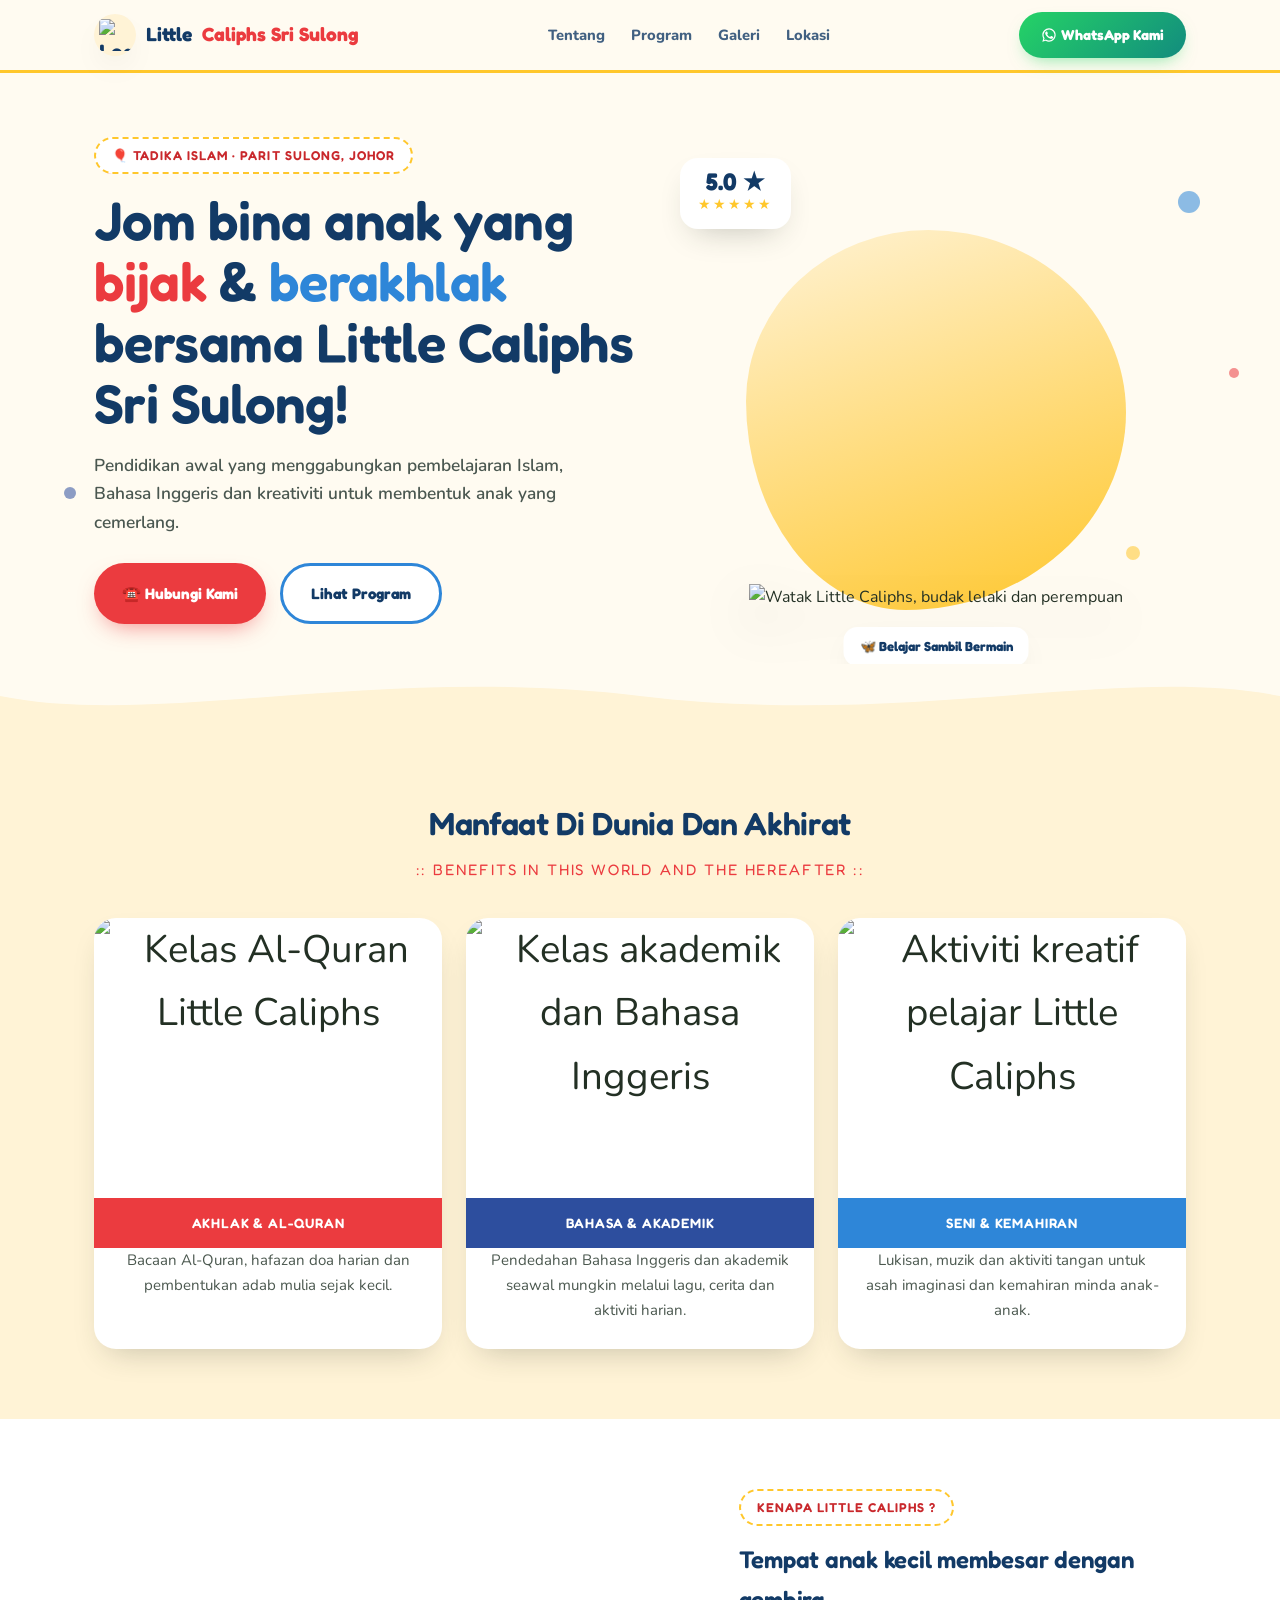
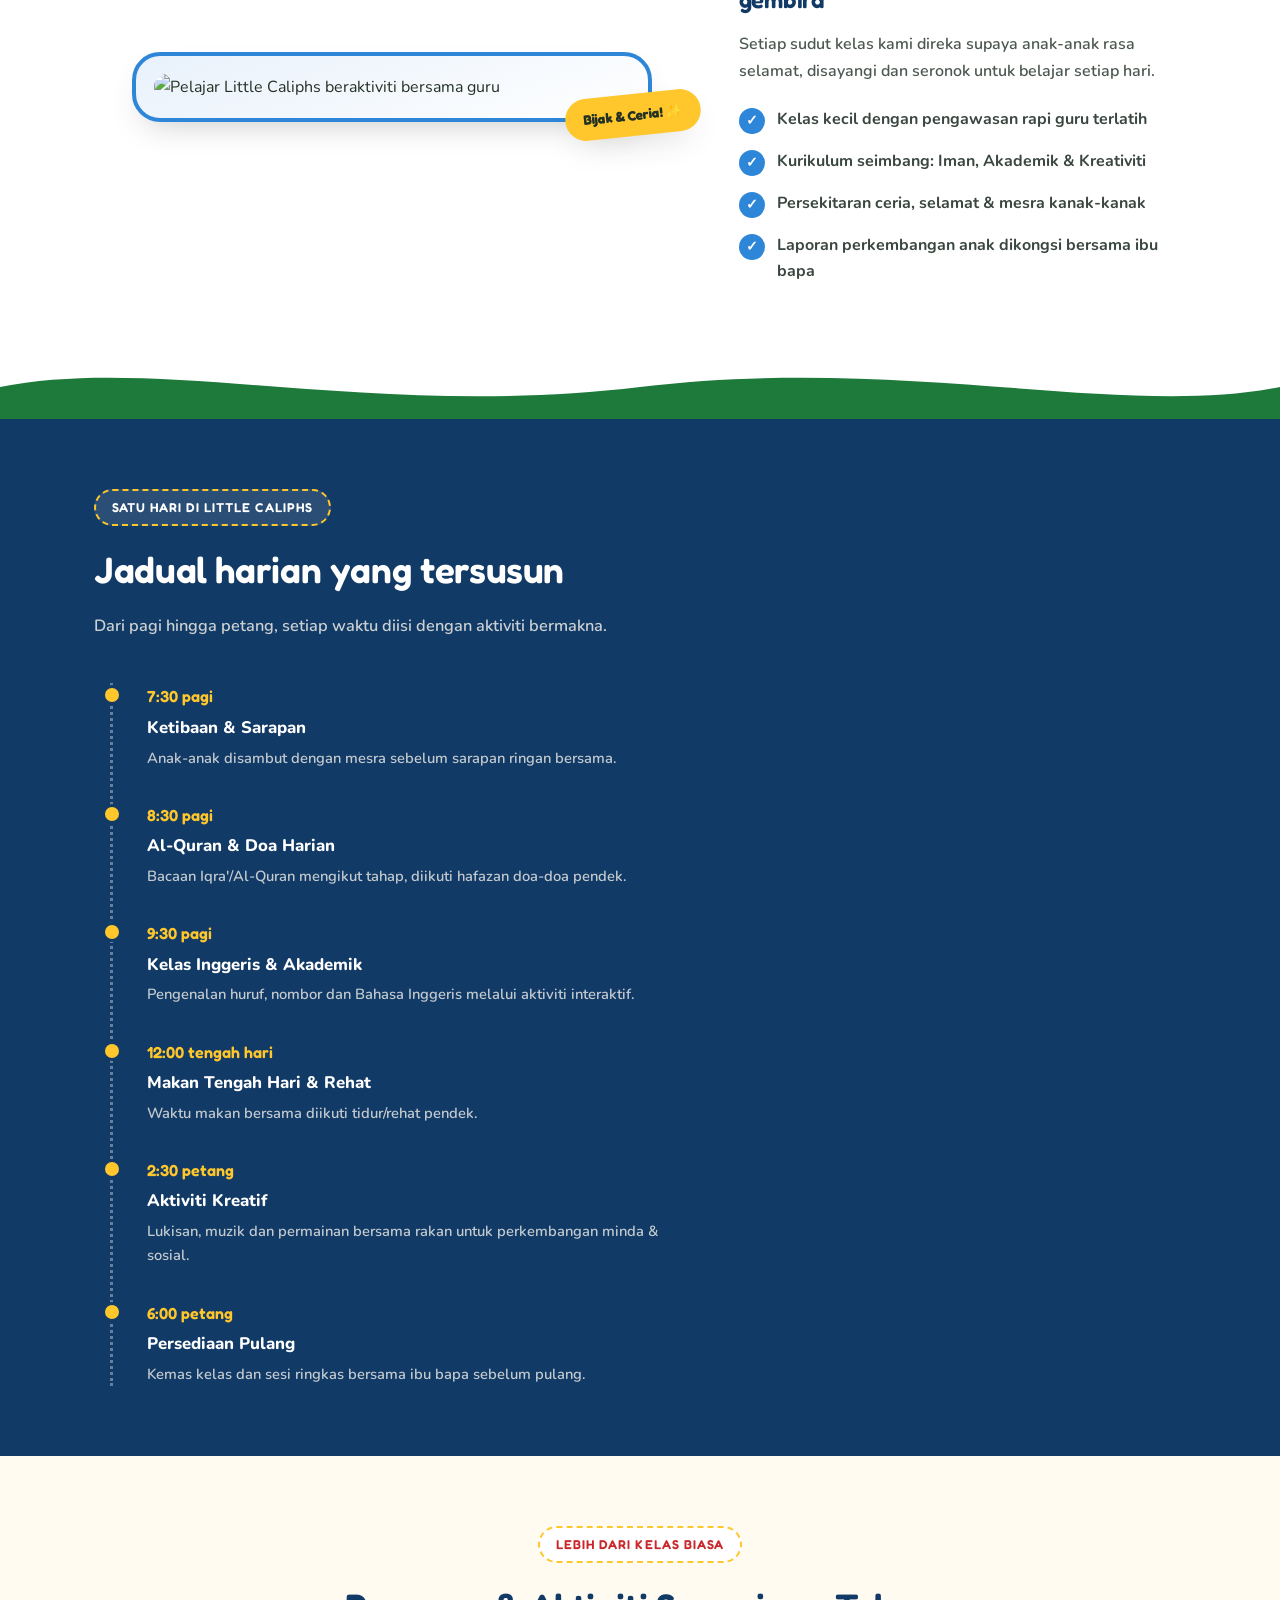
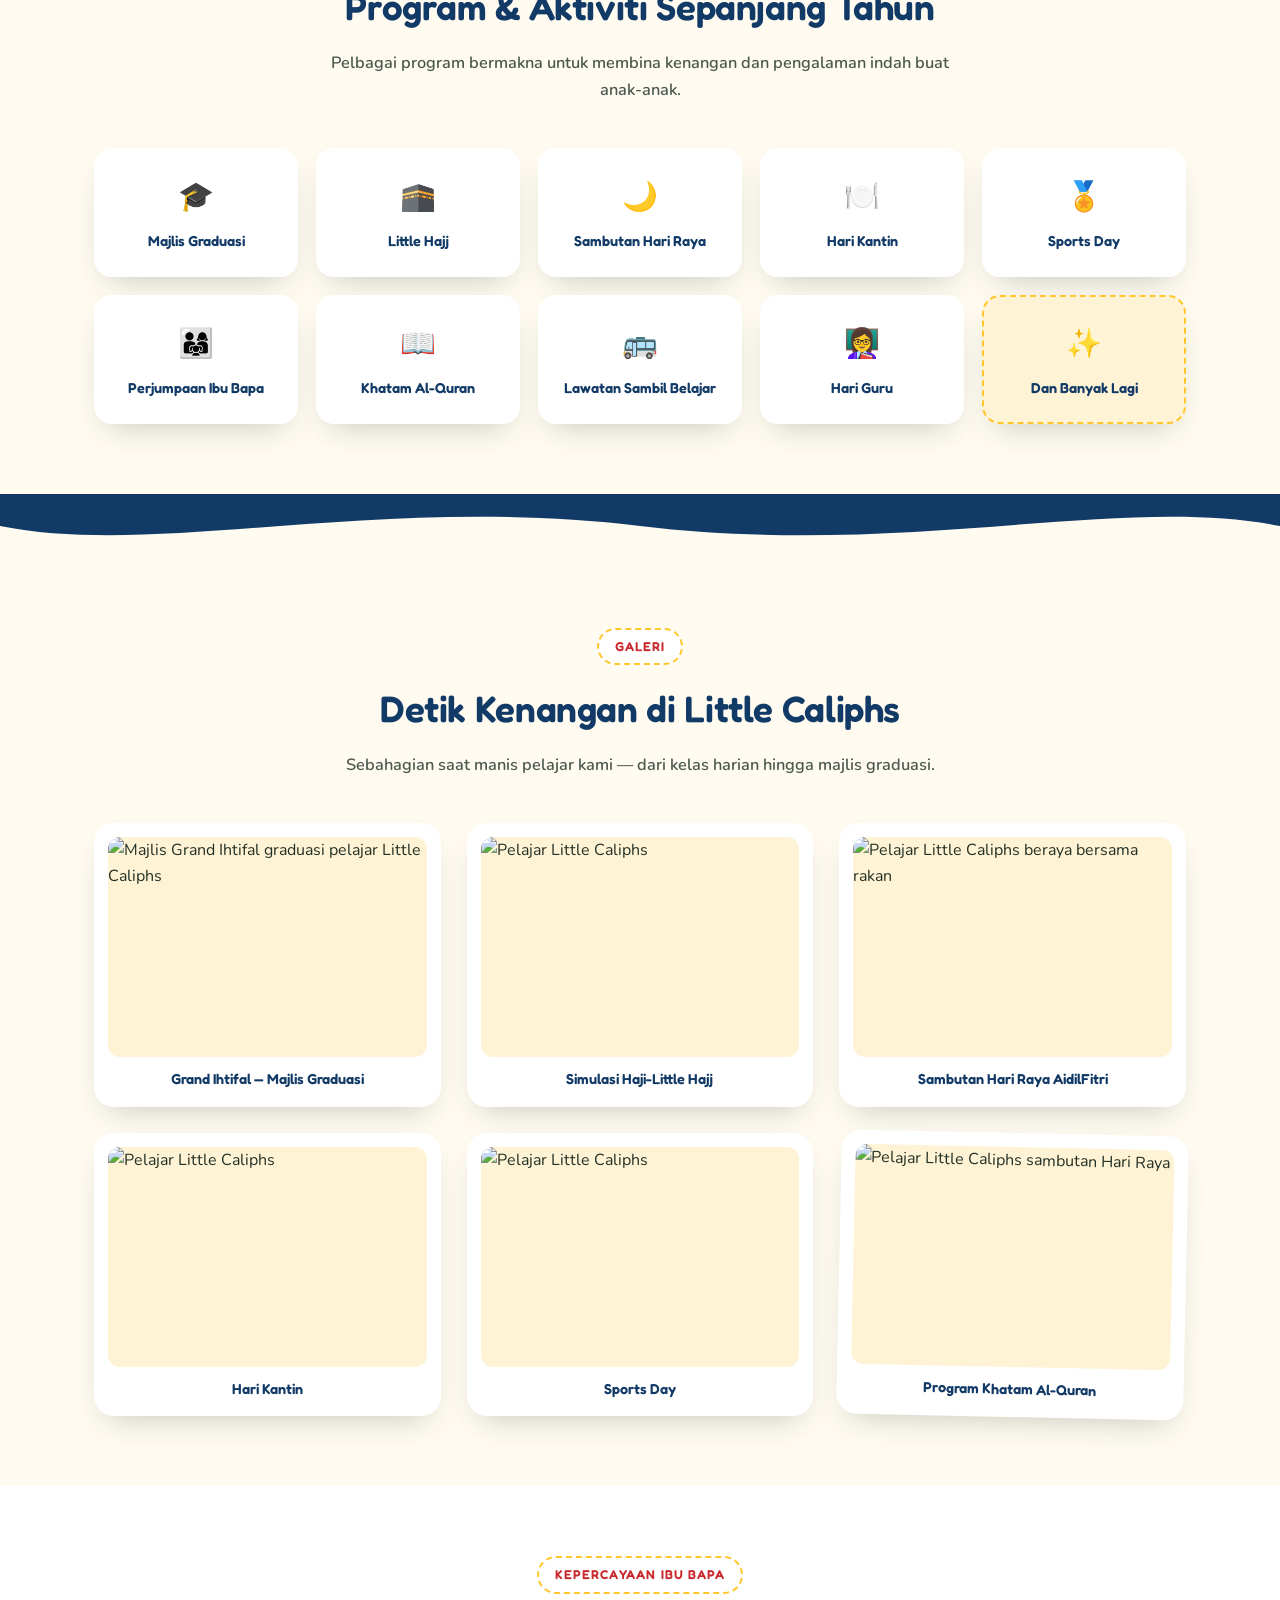
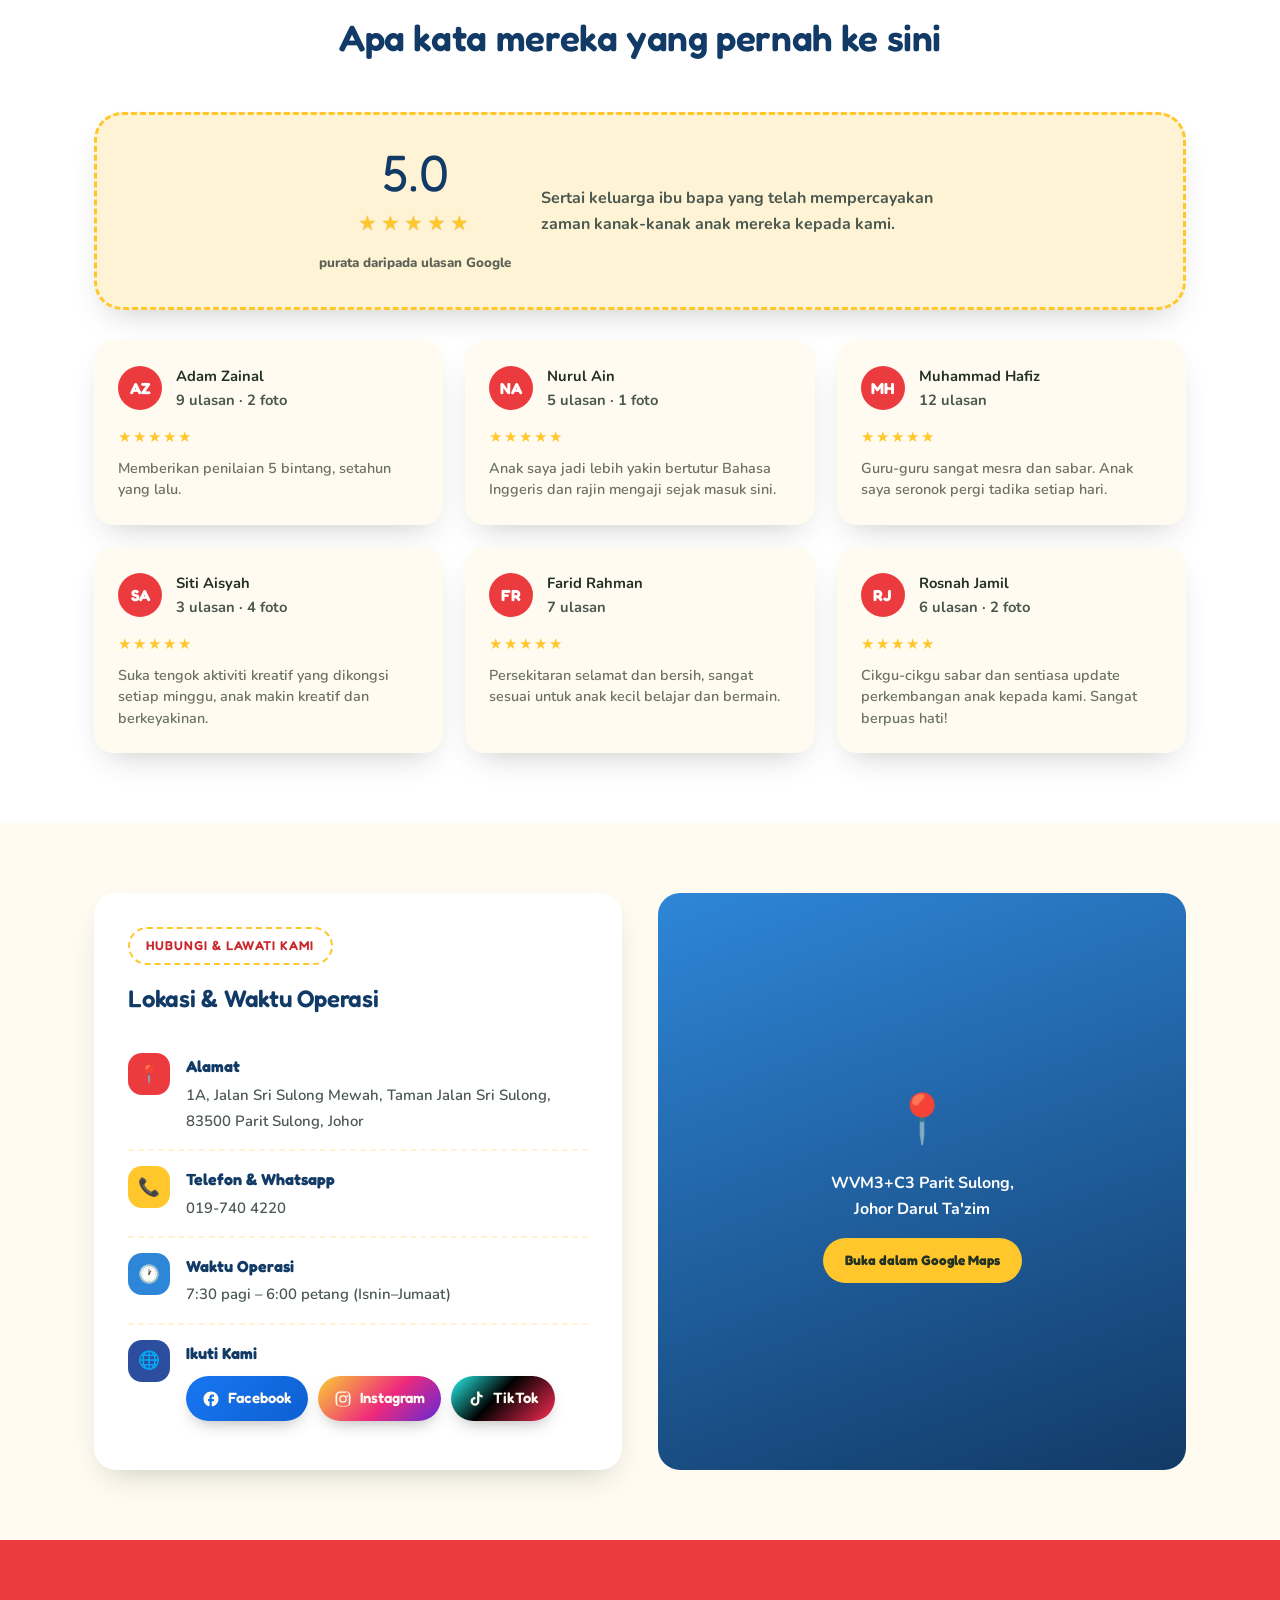
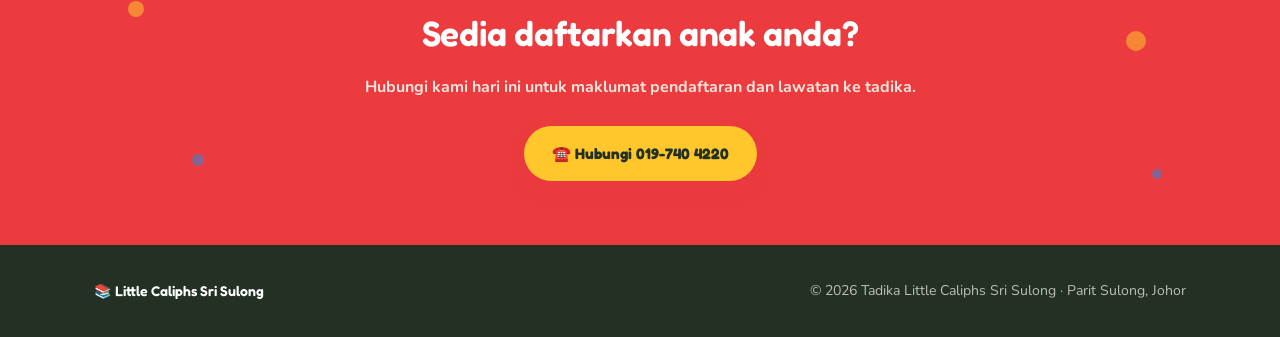
==== index.html @ 4547221d "Add files via upload" ====
<!DOCTYPE html>
<html lang="ms">
<head>
<meta charset="UTF-8">
<meta name="viewport" content="width=device-width, initial-scale=1.0">
<title>Little Caliphs Sri Sulong — Tadika Iman Khalif</title>
<link rel="icon" type="image/png" sizes="16x16" href="assets/favicon-16.png">
<link rel="icon" type="image/png" sizes="32x32" href="assets/favicon-32.png">
<link rel="icon" type="image/png" sizes="48x48" href="assets/favicon-48.png">
<link rel="shortcut icon" href="assets/favicon-48.png">
<link rel="apple-touch-icon" sizes="180x180" href="assets/favicon-180.png"><link rel="preconnect" href="https://fonts.googleapis.com">
<link rel="preconnect" href="https://fonts.gstatic.com" crossorigin>
<link href="https://fonts.googleapis.com/css2?family=Fredoka:wght@400;500;600;700&family=Nunito:wght@400;600;700;800;900&display=swap" rel="stylesheet">
<link rel="stylesheet" href="style.css">
<style>
  @media (min-width:861px){
    .about-grid{grid-template-columns:1.2fr 0.9fr;}
  }
  .about-visual .frame{max-width:520px;margin:0 auto;}
  .hero-visual{min-height:460px;}
  .hero-visual img.mascot{max-width:520px;}
  .float-chip.c2{top:auto;bottom:-56px;left:50%;right:auto;transform:translateX(-50%);}
  .gal-item:nth-child(6){transform:rotate(1.2deg);}
  .programs{background:var(--cream);}
  .prog-grid{display:grid;grid-template-columns:repeat(5,1fr);gap:18px;}
  .prog-item{
    background:var(--white);border-radius:18px;padding:22px 14px;text-align:center;
    box-shadow:var(--shadow);display:flex;flex-direction:column;align-items:center;gap:10px;
    font-family:'Fredoka';font-weight:600;color:var(--green-deep);font-size:0.9rem;
    transition:transform .25s;border:2px solid transparent;
  }
  .prog-item:hover{transform:translateY(-4px);border-color:var(--yellow);}
  .prog-ic{font-size:1.8rem;}
  .prog-item.prog-more{background:var(--yellow-soft);border:2px dashed var(--yellow);}
  @media (max-width:860px){
    .prog-grid{grid-template-columns:repeat(2,1fr);}
  }
  .social-links{display:flex;gap:10px;margin-top:10px;flex-wrap:wrap;}
  .social-btn{
    display:inline-flex;align-items:center;gap:8px;
    padding:10px 16px;border-radius:999px;color:var(--cream);
    font-family:'Fredoka';font-weight:600;font-size:0.88rem;
    box-shadow:0 8px 18px -8px rgba(0,0,0,0.35);
    transition:transform .22s ease, box-shadow .22s ease, filter .22s ease;
  }
  .social-btn svg{width:18px;height:18px;flex-shrink:0;}
  .social-btn:hover{transform:translateY(-3px) scale(1.03);filter:brightness(1.08);box-shadow:0 12px 22px -8px rgba(0,0,0,0.45);}
  .nav-cta-wa{background:linear-gradient(135deg,#25D366,#128C7E)!important;box-shadow:0 8px 18px -8px rgba(37,211,102,0.6)!important;display:inline-flex;align-items:center;}
  .sb-fb{background:linear-gradient(135deg,#1877F2,#0d5fd1);}
  .sb-ig{background:linear-gradient(135deg,#f9ce34,#ee2a7b 55%,#6228d7);}
  .sb-tt{background:linear-gradient(135deg,#010101,#25F4EE 0%,#010101 45%,#FE2C55 100%);}
  .pillar-top .icon{width:100%;height:100%;border-radius:0;overflow:hidden;margin:0;box-shadow:none;}
  .pillar-top .icon img{width:100%;height:100%;object-fit:cover;display:block;}
  .pillar-card.p1 .icon img{object-position:center 100%;}
  .social-btn span{color:var(--cream);}
  .pillar-top{padding:0;height:280px;}
  .pillar-card{min-height:280px;}

  /* ---- Mobile menu (functional) ---- */
  .nav{position:relative;flex-wrap:wrap;}
  .nav-toggle{order:3;}
  @media (max-width:860px){
    .nav-cta{order:2;padding:9px 16px;font-size:0.82rem;}
    .nav-links{
      display:none;width:100%;order:4;
      flex-direction:column;gap:0;background:var(--cream);
      border-radius:16px;box-shadow:var(--shadow);margin-top:12px;overflow:hidden;
    }
    .nav-links.open{display:flex;}
    .nav-links a{padding:14px 18px;border-bottom:1px solid rgba(35,48,36,0.08);}
    .nav-links a:last-child{border-bottom:none;}
  }

  /* ---- General mobile refinements ---- */
  @media (max-width:600px){
    section{padding:44px 0;}
    .hero{padding:28px 0 20px;}
    .hero h1{font-size:1.7rem;}
    .hero p.lead{font-size:0.98rem;}
    .hero-ctas .btn{padding:12px 20px;font-size:0.88rem;}
    .hero-visual{min-height:280px;}
    .hero-blob{width:240px;height:240px;}
    .hero-visual img.mascot{max-width:230px;}
    .float-chip.c2{top:8px;bottom:auto;left:auto;right:-6px;transform:none;}
    .rating-chip{padding:8px 12px;}
    .about-visual .frame{max-width:100%;padding:10px;}
    .about-visual .frame img{height:auto;}
    .pillar-top{height:170px;}
    .pillar-card{min-height:170px;}
    .prog-grid{grid-template-columns:repeat(2,1fr);gap:10px;}
    .prog-item{padding:16px 8px;font-size:0.78rem;}
    .prog-ic{font-size:1.5rem;}
    .gal-grid{gap:16px;}
    .gal-item img{height:180px;}
    .social-links{justify-content:center;}
    .social-btn{padding:9px 13px;font-size:0.8rem;}
    .testi-summary{padding:24px 20px;}
    .testi-score .big{font-size:2.4rem;}
    .loc-card{padding:22px;}
    .map-visual{min-height:220px;}
  }
  @media (max-width:420px){
    .brand{font-size:0.92rem;gap:6px;}
    .brand-badge{width:34px;height:34px;padding:4px;}
    .nav-cta-wa{font-size:0.7rem;padding:7px 11px;}
    .nav-cta-wa svg{width:13px;height:13px;}
  }
</style>
</head>
<body>

<header>
  <div class="nav">
    <div class="brand">
      <span class="brand-badge"><img src="assets/butterfly-logo.png" alt="Logo Little Caliphs"></span>
      Little<b> Caliphs Sri Sulong</b>
    </div>
    <nav class="nav-links" id="navLinks">
      <a href="#tentang">Tentang</a>
      <a href="#program">Program</a>
      <a href="#galeri">Galeri</a>
      <a href="#lokasi">Lokasi</a>
    </nav>
    <a class="nav-cta nav-cta-wa" href="https://wa.me/60197404220?text=Assalamualaikum.%20Saya%20berminat%20untuk%20mengetahui%20maklumat%20mengenai%20pendaftaran%20di%20Tadika%20Little%20Caliphs%20Sri%20Sulong." target="_blank" rel="noopener">
      <svg viewBox="0 0 24 24" fill="currentColor" style="width:16px;height:16px;vertical-align:-3px;margin-right:4px;"><path d="M17.47 14.38c-.29-.15-1.7-.84-1.96-.93-.26-.1-.46-.15-.65.14-.2.3-.75.94-.92 1.13-.17.2-.34.22-.63.08-.29-.15-1.22-.45-2.33-1.44-.86-.77-1.44-1.71-1.61-2-.17-.3-.02-.46.13-.6.13-.13.29-.34.44-.51.15-.17.2-.29.29-.49.1-.2.05-.37-.02-.51-.08-.15-.65-1.57-.9-2.15-.24-.57-.48-.49-.65-.5h-.56c-.2 0-.51.07-.78.37s-1.03 1-1.03 2.45 1.06 2.85 1.2 3.05c.15.2 2.09 3.2 5.08 4.48.71.31 1.26.49 1.69.63.71.22 1.35.19 1.86.12.57-.09 1.7-.7 1.94-1.36.24-.67.24-1.24.17-1.36-.07-.12-.26-.19-.55-.34Z"/><path d="M12.02 2C6.5 2 2.02 6.48 2.02 12c0 1.9.52 3.68 1.44 5.2L2 22l4.94-1.42A9.94 9.94 0 0 0 12.02 22c5.52 0 10-4.48 10-10S17.54 2 12.02 2Zm0 18.2a8.16 8.16 0 0 1-4.17-1.14l-.3-.18-3.02.87.86-2.94-.2-.31A8.18 8.18 0 1 1 12.02 20.2Z"/></svg>WhatsApp Kami</a>
    <button class="nav-toggle" id="navToggle" aria-label="Buka menu" aria-expanded="false" onclick="var n=document.getElementById('navLinks');var open=n.classList.toggle('open');this.setAttribute('aria-expanded',open);this.textContent=open?'✕':'☰';">☰</button>
  </div>
</header>

<section class="hero">
  <div class="confetti">
    <div class="dot" style="width:18px;height:18px;background:var(--red);top:14%;left:8%;"></div>
    <div class="dot" style="width:12px;height:12px;background:var(--blue);top:70%;left:5%;"></div>
    <div class="dot" style="width:22px;height:22px;background:var(--green);top:20%;left:92%;"></div>
    <div class="dot" style="width:14px;height:14px;background:var(--yellow);top:80%;left:88%;"></div>
    <div class="dot" style="width:10px;height:10px;background:var(--red);top:50%;left:96%;"></div>
  </div>
  <div class="wrap hero-grid">
    <div data-reveal>
      <span class="eyebrow">🎈 Tadika Islam · Parit Sulong, Johor</span>
      <h1>Jom bina anak yang <span class="r">bijak</span> & <span class="g">berakhlak</span> bersama Little Caliphs Sri Sulong!</h1>
      <p class="lead">Pendidikan awal yang menggabungkan pembelajaran Islam, Bahasa Inggeris dan kreativiti untuk membentuk anak yang cemerlang.</p>
      <div class="hero-ctas">
        <a class="btn btn-primary" href="tel:0197404220">☎️ Hubungi Kami</a>
        <a class="btn btn-ghost" href="#program">Lihat Program</a>
      </div>
    </div>
    <div class="hero-visual" data-reveal>
      <div class="hero-blob"></div>
      <img class="mascot" src="assets/mascot-boy.png" alt="Watak Little Caliphs, budak lelaki dan perempuan">
      <div class="rating-chip"><div class="n">5.0 ★</div><div class="s">★★★★★</div></div>
      <div class="float-chip c2">🦋 Belajar Sambil Bermain</div>
    </div>
  </div>
</section>

<div class="wave" style="background:var(--cream);">
  <svg viewBox="0 0 1200 60" preserveAspectRatio="none"><path d="M0,30 C150,60 350,0 600,30 C850,60 1050,0 1200,30 L1200,60 L0,60 Z" fill="#FFF3D6"/></svg>
</div>

<section class="pillars">
  <div class="wrap">
    <div class="pillars-tag" data-reveal>
      <h2>Manfaat Di Dunia Dan Akhirat</h2>
      <span>:: Benefits In This World And The Hereafter ::</span>
    </div>
    <div class="pillar-grid">
      <div class="pillar-card p1" data-reveal>
        <div class="pillar-top"><div class="icon"><img src="assets/pillar-islam.jpg" alt="Kelas Al-Quran Little Caliphs"></div></div>
        <div class="pillar-band">Akhlak & Al-Quran</div>
        <p>Bacaan Al-Quran, hafazan doa harian dan pembentukan adab mulia sejak kecil.</p>
      </div>
      <div class="pillar-card p2" data-reveal>
        <div class="pillar-top"><div class="icon"><img src="assets/pillar-english.jpg" alt="Kelas akademik dan Bahasa Inggeris"></div></div>
        <div class="pillar-band">Bahasa & Akademik</div>
        <p>Pendedahan Bahasa Inggeris dan akademik seawal mungkin melalui lagu, cerita dan aktiviti harian.</p>
      </div>
      <div class="pillar-card p3" data-reveal>
        <div class="pillar-top"><div class="icon"><img src="assets/pillar-creative.jpg" alt="Aktiviti kreatif pelajar Little Caliphs"></div></div>
         <div class="pillar-band">Seni & Kemahiran</div>
        <p>Lukisan, muzik dan aktiviti tangan untuk asah imaginasi dan kemahiran minda anak-anak.</p>
      </div>
    </div>
  </div>
</section>

<section class="about" id="tentang">
  <div class="wrap about-grid">
    <div class="about-visual" data-reveal>
      <div class="frame"><img src="assets/mascot-pair.jpg" alt="Pelajar Little Caliphs beraktiviti bersama guru"></div>
      <div class="sticker">Bijak & Ceria! ✨</div>
    </div>
    <div class="about-copy" data-reveal>
      <span class="eyebrow">Kenapa Little Caliphs ?</span>
      <h2 style="margin-top:14px;">Tempat anak kecil membesar dengan gembira</h2>
      <p style="color:#4B584F;font-weight:600;margin-top:12px;">Setiap sudut kelas kami direka supaya anak-anak rasa selamat, disayangi dan seronok untuk belajar setiap hari.</p>
      <ul>
        <li><span class="tick">✓</span> Kelas kecil dengan pengawasan rapi guru terlatih</li>
        <li><span class="tick">✓</span> Kurikulum seimbang: Iman, Akademik & Kreativiti</li>
        <li><span class="tick">✓</span> Persekitaran ceria, selamat & mesra kanak-kanak</li>
        <li><span class="tick">✓</span> Laporan perkembangan anak dikongsi bersama ibu bapa</li>
      </ul>
    </div>
  </div>
</section>

<div class="wave" style="background:var(--white);">
  <svg viewBox="0 0 1200 60" preserveAspectRatio="none"><path d="M0,30 C150,0 350,60 600,30 C850,0 1050,60 1200,30 L1200,60 L0,60 Z" fill="#1E7A3B"/></svg>
</div>

<section class="schedule" id="program">
  <div class="wrap">
    <div class="section-head" data-reveal>
      <span class="eyebrow">Satu Hari di Little Caliphs</span>
      <h2>Jadual harian yang tersusun</h2>
      <p>Dari pagi hingga petang, setiap waktu diisi dengan aktiviti bermakna.</p>
    </div>
    <div class="timeline">
      <div class="t-item" data-reveal>
        <span class="t-dot"></span>
        <div class="t-time">7:30 pagi</div>
        <div class="t-title">Ketibaan & Sarapan</div>
        <div class="t-desc">Anak-anak disambut dengan mesra sebelum sarapan ringan bersama.</div>
      </div>
      <div class="t-item" data-reveal>
        <span class="t-dot"></span>
        <div class="t-time">8:30 pagi</div>
        <div class="t-title">Al-Quran & Doa Harian</div>
        <div class="t-desc">Bacaan Iqra'/Al-Quran mengikut tahap, diikuti hafazan doa-doa pendek.</div>
      </div>
      <div class="t-item" data-reveal>
        <span class="t-dot"></span>
        <div class="t-time">9:30 pagi</div>
        <div class="t-title">Kelas Inggeris & Akademik</div>
        <div class="t-desc">Pengenalan huruf, nombor dan Bahasa Inggeris melalui aktiviti interaktif.</div>
      </div>
      <div class="t-item" data-reveal>
        <span class="t-dot"></span>
        <div class="t-time">12:00 tengah hari</div>
        <div class="t-title">Makan Tengah Hari & Rehat</div>
        <div class="t-desc">Waktu makan bersama diikuti tidur/rehat pendek.</div>
      </div>
      <div class="t-item" data-reveal>
        <span class="t-dot"></span>
        <div class="t-time">2:30 petang</div>
        <div class="t-title">Aktiviti Kreatif</div>
        <div class="t-desc">Lukisan, muzik dan permainan bersama rakan untuk perkembangan minda & sosial.</div>
      </div>
      <div class="t-item" data-reveal>
        <span class="t-dot"></span>
        <div class="t-time">6:00 petang</div>
        <div class="t-title">Persediaan Pulang</div>
        <div class="t-desc">Kemas kelas dan sesi ringkas bersama ibu bapa sebelum pulang.</div>
      </div>
    </div>
  </div>
</section>

<section class="programs" id="aktiviti">
  <div class="wrap">
    <div class="section-head center" data-reveal>
      <span class="eyebrow">Lebih Dari Kelas Biasa</span>
      <h2>Program & Aktiviti Sepanjang Tahun</h2>
      <p>Pelbagai program bermakna untuk membina kenangan dan pengalaman indah buat anak-anak.</p>
    </div>
    <div class="prog-grid">
      <div class="prog-item" data-reveal><span class="prog-ic">🎓</span><span>Majlis Graduasi</span></div>
      <div class="prog-item" data-reveal><span class="prog-ic">🕋</span><span>Little Hajj</span></div>
      <div class="prog-item" data-reveal><span class="prog-ic">🌙</span><span>Sambutan Hari Raya</span></div>
      <div class="prog-item" data-reveal><span class="prog-ic">🍽️</span><span>Hari Kantin</span></div>
      <div class="prog-item" data-reveal><span class="prog-ic">🏅</span><span>Sports Day</span></div>
      <div class="prog-item" data-reveal><span class="prog-ic">👨‍👩‍👧</span><span>Perjumpaan Ibu Bapa</span></div>
      <div class="prog-item" data-reveal><span class="prog-ic">📖</span><span>Khatam Al-Quran</span></div>
      <div class="prog-item" data-reveal><span class="prog-ic">🚌</span><span>Lawatan Sambil Belajar</span></div>
      <div class="prog-item" data-reveal><span class="prog-ic">👩‍🏫</span><span>Hari Guru</span></div>
      <div class="prog-item prog-more" data-reveal><span class="prog-ic">✨</span><span>Dan Banyak Lagi</span></div>
    </div>
  </div>
</section>

<div class="wave" style="background:var(--green-deep);">
  <svg viewBox="0 0 1200 60" preserveAspectRatio="none"><path d="M0,30 C150,60 350,0 600,30 C850,60 1050,0 1200,30 L1200,60 L0,60 Z" fill="#FFFBF1"/></svg>
</div>

<section class="gallery" id="galeri">
  <div class="wrap">
    <div class="section-head center" data-reveal>
      <span class="eyebrow">Galeri</span>
      <h2>Detik Kenangan di Little Caliphs</h2>
      <p>Sebahagian saat manis pelajar kami — dari kelas harian hingga majlis graduasi.</p>
    </div>
    <div class="gal-grid">
      <div class="gal-item" data-reveal>
        <img src="assets/gallery-1.jpg" alt="Majlis Grand Ihtifal graduasi pelajar Little Caliphs">
        <div class="cap">Grand Ihtifal — Majlis Graduasi</div>
      </div>
      <div class="gal-item" data-reveal>
        <img src="assets/gallery-2.jpg" alt="Pelajar Little Caliphs">
        <div class="cap">Simulasi Haji-Little Hajj</div>
      </div>
      <div class="gal-item" data-reveal>
        <img src="assets/gallery-3.jpg" alt="Pelajar Little Caliphs beraya bersama rakan">
        <div class="cap">Sambutan Hari Raya AidilFitri</div>
      </div>
      <div class="gal-item" data-reveal>
        <img src="assets/gallery-4.jpg" alt="Pelajar Little Caliphs">
        <div class="cap">Hari Kantin</div>
      </div>
      <div class="gal-item" data-reveal>
        <img src="assets/gallery-5.jpg" alt="Pelajar Little Caliphs">
        <div class="cap">Sports Day</div>
      </div>
      <div class="gal-item" data-reveal>
        <img src="assets/gallery-6.jpg" alt="Pelajar Little Caliphs sambutan Hari Raya">
        <div class="cap">Program Khatam Al-Quran</div>
      </div>
    </div>
  </div>
</section>

<section class="testi">
  <div class="wrap">
    <div class="section-head center" data-reveal>
      <span class="eyebrow">Kepercayaan Ibu Bapa</span>
      <h2>Apa kata mereka yang pernah ke sini</h2>
    </div>
    <div class="testi-summary" data-reveal>
      <div class="testi-score">
        <div class="big">5.0</div>
        <div class="stars">★★★★★</div>
        <small>purata daripada ulasan Google</small>
      </div>
      <p>Sertai keluarga ibu bapa yang telah mempercayakan zaman kanak-kanak anak mereka kepada kami.</p>
    </div>
    <div class="testi-grid">
      <div class="review-card" data-reveal>
        <div class="review-row">
          <div class="avatar">AZ</div>
          <div class="review-meta"><b>Adam Zainal</b><br>9 ulasan · 2 foto</div>
        </div>
        <div class="review-stars">★★★★★</div>
        <div class="review-note">Memberikan penilaian 5 bintang, setahun yang lalu.</div>
      </div>
      <div class="review-card" data-reveal>
        <div class="review-row">
          <div class="avatar">NA</div>
          <div class="review-meta"><b>Nurul Ain</b><br>5 ulasan · 1 foto</div>
        </div>
        <div class="review-stars">★★★★★</div>
        <div class="review-note">Anak saya jadi lebih yakin bertutur Bahasa Inggeris dan rajin mengaji sejak masuk sini.</div>
      </div>
      <div class="review-card" data-reveal>
        <div class="review-row">
          <div class="avatar">MH</div>
          <div class="review-meta"><b>Muhammad Hafiz</b><br>12 ulasan</div>
        </div>
        <div class="review-stars">★★★★★</div>
        <div class="review-note">Guru-guru sangat mesra dan sabar. Anak saya seronok pergi tadika setiap hari.</div>
      </div>
      <div class="review-card" data-reveal>
        <div class="review-row">
          <div class="avatar">SA</div>
          <div class="review-meta"><b>Siti Aisyah</b><br>3 ulasan · 4 foto</div>
        </div>
        <div class="review-stars">★★★★★</div>
        <div class="review-note">Suka tengok aktiviti kreatif yang dikongsi setiap minggu, anak makin kreatif dan berkeyakinan.</div>
      </div>
      <div class="review-card" data-reveal>
        <div class="review-row">
          <div class="avatar">FR</div>
          <div class="review-meta"><b>Farid Rahman</b><br>7 ulasan</div>
        </div>
        <div class="review-stars">★★★★★</div>
        <div class="review-note">Persekitaran selamat dan bersih, sangat sesuai untuk anak kecil belajar dan bermain.</div>
      </div>
      <div class="review-card" data-reveal>
        <div class="review-row">
          <div class="avatar">RJ</div>
          <div class="review-meta"><b>Rosnah Jamil</b><br>6 ulasan · 2 foto</div>
        </div>
        <div class="review-stars">★★★★★</div>
        <div class="review-note">Cikgu-cikgu sabar dan sentiasa update perkembangan anak kepada kami. Sangat berpuas hati!</div>
      </div>
    </div>
  </div>
</section>

<section class="location" id="lokasi">
  <div class="wrap loc-grid">
    <div class="loc-card" data-reveal>
      <span class="eyebrow">Hubungi & Lawati Kami</span>
      <h2 style="margin:14px 0 20px;">Lokasi & Waktu Operasi</h2>
      <div class="loc-row">
        <div class="ic" style="background:var(--red);">📍</div>
        <div><b>Alamat</b><span>1A, Jalan Sri Sulong Mewah, Taman Jalan Sri Sulong, 83500 Parit Sulong, Johor</span></div>
      </div>
      <div class="loc-row">
        <div class="ic" style="background:var(--yellow);color:var(--ink);">📞</div>
        <div><b>Telefon & Whatsapp</b><span>019-740 4220</span></div>
      </div>
      <div class="loc-row">
        <div class="ic" style="background:var(--green);">🕐</div>
        <div><b>Waktu Operasi</b><span>7:30 pagi – 6:00 petang (Isnin–Jumaat)</span></div>
      </div>
      <div class="loc-row" style="border-bottom:none;">
        <div class="ic" style="background:var(--blue);">🌐</div>
        <div style="width:100%;">
          <b>Ikuti Kami</b>
          <div class="social-links">
            <a class="social-btn sb-fb" href="https://www.facebook.com/share/1MaJcFGPVd/?mibextid=wwXIfr" target="_blank" rel="noopener">
              <svg viewBox="0 0 24 24" fill="currentColor"><path d="M22 12c0-5.52-4.48-10-10-10S2 6.48 2 12c0 4.84 3.44 8.87 8 9.8V15H8v-3h2V9.5C10 7.57 11.57 6 13.5 6H16v3h-2c-.55 0-1 .45-1 1v2h3v3h-3v6.95c5.05-.5 9-4.76 9-9.95Z"/></svg>
              <span>Facebook</span>
            </a>
            <a class="social-btn sb-ig" href="https://www.instagram.com/littlecaliphssrisulong?igsh=MWd3NW1saGdidTkwcg==" target="_blank" rel="noopener">
              <svg viewBox="0 0 24 24" fill="currentColor"><path d="M12 2c2.72 0 3.06.01 4.12.06 1.06.05 1.79.22 2.43.47.66.26 1.22.6 1.77 1.15.55.55.89 1.11 1.15 1.77.25.64.42 1.37.47 2.43C21.99 8.94 22 9.28 22 12s-.01 3.06-.06 4.12c-.05 1.06-.22 1.79-.47 2.43a4.9 4.9 0 0 1-1.15 1.77 4.9 4.9 0 0 1-1.77 1.15c-.64.25-1.37.42-2.43.47C15.06 21.99 14.72 22 12 22s-3.06-.01-4.12-.06c-1.06-.05-1.79-.22-2.43-.47a4.9 4.9 0 0 1-1.77-1.15 4.9 4.9 0 0 1-1.15-1.77c-.25-.64-.42-1.37-.47-2.43C2.01 15.06 2 14.72 2 12s.01-3.06.06-4.12c.05-1.06.22-1.79.47-2.43.26-.66.6-1.22 1.15-1.77A4.9 4.9 0 0 1 5.45 2.53c.64-.25 1.37-.42 2.43-.47C8.94 2.01 9.28 2 12 2Zm0 1.8c-2.67 0-2.99.01-4.04.06-.87.04-1.34.18-1.65.3-.42.16-.71.35-1.02.66-.31.31-.5.6-.66 1.02-.12.31-.26.78-.3 1.65C4.28 7.24 4.27 7.56 4.27 12s.01 4.76.06 5.51c.04.87.18 1.34.3 1.65.16.42.35.71.66 1.02.31.31.6.5 1.02.66.31.12.78.26 1.65.3.99.05 1.31.06 4.04.06s3.05-.01 4.04-.06c.87-.04 1.34-.18 1.65-.3.42-.16.71-.35 1.02-.66.31-.31.5-.6.66-1.02.12-.31.26-.78.3-1.65.05-.75.06-1.07.06-5.51s-.01-4.76-.06-5.51c-.04-.87-.18-1.34-.3-1.65a2.75 2.75 0 0 0-.66-1.02 2.75 2.75 0 0 0-1.02-.66c-.31-.12-.78-.26-1.65-.3C15.05 3.81 14.73 3.8 12 3.8Zm0 3.05a5.15 5.15 0 1 1 0 10.3 5.15 5.15 0 0 1 0-10.3Zm0 1.8a3.35 3.35 0 1 0 0 6.7 3.35 3.35 0 0 0 0-6.7Zm5.35-1.98a1.2 1.2 0 1 1 0 2.4 1.2 1.2 0 0 1 0-2.4Z"/></svg>
              <span>Instagram</span>
            </a>
            <a class="social-btn sb-tt" href="https://www.tiktok.com/@littlecaliphssrisulong?_r=1&_t=ZS-97fvPHYYFs8" target="_blank" rel="noopener">
              <svg viewBox="0 0 24 24" fill="currentColor"><path d="M16.5 2h-3v13.2a2.8 2.8 0 1 1-2.3-2.76v-3.1a5.9 5.9 0 1 0 5.3 5.87V8.6a7.3 7.3 0 0 0 4.3 1.4v-3a4.3 4.3 0 0 1-4.3-4.3V2Z"/></svg>
              <span>TikTok</span>
            </a>
          </div>
        </div>
      </div>
    </div>
    <div class="map-visual" data-reveal>
      <div class="pin">
        <span class="emoji">📍</span>
        <p>WVM3+C3 Parit Sulong, Johor Darul Ta'zim</p>
        <a href="https://www.google.com/maps/search/?api=1&query=1A%2C+Jalan+Sri+Sulong+Mewah%2C+Taman+Jalan+Sri+Sulong%2C+83500+Parit+Sulong%2C+Johor" target="_blank" rel="noopener">Buka dalam Google Maps</a>
      </div>
    </div>
  </div>
</section>

<section class="cta-band">
  <div class="confetti">
    <div class="dot" style="width:16px;height:16px;background:var(--yellow);top:20%;left:10%;"></div>
    <div class="dot" style="width:12px;height:12px;background:var(--green);top:70%;left:15%;"></div>
    <div class="dot" style="width:20px;height:20px;background:var(--yellow);top:30%;left:88%;"></div>
    <div class="dot" style="width:10px;height:10px;background:var(--green);top:75%;left:90%;"></div>
  </div>
  <div class="wrap" data-reveal>
    <h2>Sedia daftarkan anak anda?</h2>
    <p>Hubungi kami hari ini untuk maklumat pendaftaran dan lawatan ke tadika.</p>
    <a class="btn btn-primary" href="tel:0197404220">☎️ Hubungi 019-740 4220</a>
  </div>
</section>

<footer>
  <div class="wrap foot-row">
    <div class="foot-brand">📚 Little Caliphs Sri Sulong</div>
    <div>© 2026 Tadika Little Caliphs Sri Sulong · Parit Sulong, Johor</div>
  </div>
</footer>

<script src="script.js"></script>
</body>
</html>
---- style.css ----
:root{
  --yellow:#FFC72C;
  --yellow-soft:#FFF3D6;
  --red:#EB3B3F;
  --red-deep:#C9282C;
  --green:#2E86D8;
  --green-deep:#123A66;
  --blue:#2D4E9E;
  --cream:#FFFBF1;
  --ink:#233024;
  --white:#FFFFFF;
  --radius:22px;
  --shadow:0 14px 32px -14px rgba(35,48,36,0.28);
}
*{margin:0;padding:0;box-sizing:border-box;}
html{scroll-behavior:smooth;}
body{
  background:var(--cream);
  color:var(--ink);
  font-family:'Nunito', sans-serif;
  line-height:1.65;
  overflow-x:hidden;
}
h1,h2,h3,.display{
  font-family:'Fredoka', sans-serif;
  font-weight:600;
  color:var(--green-deep);
  letter-spacing:-0.01em;
}
a{text-decoration:none;color:inherit;}
img{max-width:100%;display:block;}
.wrap{max-width:1140px;margin:0 auto;padding:0 24px;}
.eyebrow{
  display:inline-flex;align-items:center;gap:8px;
  font-family:'Fredoka';font-weight:600;
  font-size:0.8rem;letter-spacing:0.08em;text-transform:uppercase;
  color:var(--red-deep);
  background:var(--white);
  border:2px dashed var(--yellow);
  padding:6px 16px;border-radius:999px;
}

/* ---------- Header ---------- */
header{
  position:sticky;top:0;z-index:50;
  background:rgba(255,251,241,0.92);
  backdrop-filter:blur(10px);
  border-bottom:3px solid var(--yellow);
}
.nav{
  display:flex;align-items:center;justify-content:space-between;
  padding:12px 24px;max-width:1140px;margin:0 auto;
}
.brand{display:flex;align-items:center;gap:10px;font-family:'Fredoka';font-weight:700;font-size:1.2rem;color:var(--green-deep);}
.brand-badge{
  width:42px;height:42px;border-radius:50%;background:var(--yellow-soft);
  display:flex;align-items:center;justify-content:center;font-size:1.3rem;
  box-shadow:var(--shadow);overflow:hidden;padding:5px;
}
.brand-badge img{width:100%;height:100%;object-fit:contain;}
.brand b{color:var(--red);}
.nav-links{display:flex;gap:26px;font-weight:800;font-size:0.92rem;color:var(--green-deep);}
.nav-links a{opacity:0.8;transition:opacity .2s, color .2s;}
.nav-links a:hover{opacity:1;color:var(--red);}
.nav-cta{
  background:var(--red);color:var(--white);
  padding:11px 22px;border-radius:999px;font-weight:800;font-size:0.9rem;
  box-shadow:0 8px 18px -8px rgba(235,59,63,0.6);
  transition:transform .2s;
  font-family:'Fredoka';
}
.nav-cta:hover{transform:translateY(-2px) rotate(-1deg);}
.nav-toggle{display:none;background:none;border:none;font-size:1.5rem;color:var(--green-deep);cursor:pointer;}

/* ---------- Decorative dots ---------- */
.confetti{position:absolute;inset:0;pointer-events:none;overflow:hidden;}
.dot{position:absolute;border-radius:50%;opacity:0.55;}

/* ---------- Hero ---------- */
.hero{
  position:relative;
  padding:64px 0 40px;
  overflow:hidden;
}
.hero-grid{
  display:grid;grid-template-columns:1.05fr 0.95fr;gap:40px;align-items:center;
  position:relative;z-index:2;
}
.hero h1{
  font-size:clamp(2.2rem, 4.4vw, 3.4rem);
  line-height:1.12;
  margin:16px 0 18px;
}
.hero h1 .r{color:var(--red);}
.hero h1 .g{color:var(--green);}
.hero p.lead{
  font-size:1.08rem;max-width:480px;color:#4A5750;margin-bottom:26px;font-weight:600;
}
.hero-ctas{display:flex;gap:14px;flex-wrap:wrap;}
.btn{
  display:inline-flex;align-items:center;gap:8px;
  padding:15px 28px;border-radius:999px;font-weight:800;font-size:0.95rem;
  transition:transform .2s, box-shadow .2s;
  font-family:'Fredoka';
}
.btn-primary{background:var(--red);color:var(--white);box-shadow:0 10px 24px -10px rgba(235,59,63,0.65);}
.btn-primary:hover{transform:translateY(-3px) rotate(-1deg);}
.btn-ghost{background:var(--white);border:3px solid var(--green);color:var(--green-deep);}
.btn-ghost:hover{background:var(--green);color:var(--white);}

.hero-visual{position:relative;display:flex;justify-content:center;align-items:flex-end;min-height:400px;}
.hero-blob{
  position:absolute;width:380px;height:380px;border-radius:48% 52% 58% 42% / 45% 48% 52% 55%;
  background:linear-gradient(160deg, var(--yellow-soft), var(--yellow));
  z-index:0;
}
.hero-visual img.mascot{position:relative;z-index:1;max-width:320px;filter:drop-shadow(0 20px 24px rgba(0,0,0,0.18));}
.rating-chip{
  position:absolute;top:8px;left:-6px;z-index:2;
  background:var(--white);padding:12px 18px;border-radius:18px;
  box-shadow:var(--shadow);text-align:center;
}
.rating-chip .n{font-family:'Fredoka';font-size:1.5rem;color:var(--green-deep);font-weight:700;line-height:1;}
.rating-chip .s{color:var(--yellow);letter-spacing:2px;font-size:0.85rem;}
.float-chip{
  position:absolute;background:var(--white);padding:9px 16px;border-radius:14px;
  box-shadow:var(--shadow);font-weight:800;font-size:0.82rem;display:flex;align-items:center;gap:6px;
  color:var(--green-deep);font-family:'Fredoka';z-index:2;
}
.float-chip.c2{bottom:30px;right:-6px;}

/* Wave divider */
.wave{display:block;width:100%;height:64px;line-height:0;}
.wave svg{width:100%;height:100%;display:block;}

section{padding:70px 0;}
.section-head{max-width:640px;margin-bottom:44px;}
.section-head.center{margin-left:auto;margin-right:auto;text-align:center;}
.section-head h2{font-size:clamp(1.7rem,3vw,2.3rem);margin-top:14px;}
.section-head p{color:#4B584F;margin-top:12px;font-size:1.02rem;font-weight:600;}

/* Pillars strip (Islam / Inggeris / Kreatif) */
.pillars{background:var(--yellow-soft);}
.pillars-tag{
  text-align:center;margin-bottom:36px;
}
.pillars-tag h2{font-size:clamp(1.5rem,3vw,2rem);}
.pillars-tag span{display:block;font-family:'Fredoka';font-weight:400;font-size:0.95rem;color:var(--red);letter-spacing:0.12em;text-transform:uppercase;margin-top:6px;}
.pillar-grid{display:grid;grid-template-columns:repeat(3,1fr);gap:24px;}
.pillar-card{
  background:var(--white);border-radius:var(--radius);overflow:hidden;
  box-shadow:var(--shadow);transition:transform .25s;
}
.pillar-card:hover{transform:translateY(-6px) rotate(-0.5deg);}
.pillar-top{padding:30px 24px 20px;text-align:center;}
.pillar-top .icon{font-size:2.4rem;margin-bottom:10px;}
.pillar-top h3{font-size:1.3rem;font-family:'Fredoka';}
.pillar-band{padding:14px;text-align:center;font-family:'Fredoka';font-weight:600;color:var(--white);font-size:0.85rem;letter-spacing:0.06em;text-transform:uppercase;}
.pillar-card p{padding:0 24px 26px;text-align:center;color:#4B584F;font-size:0.94rem;}
.pillar-card.p1 .pillar-band{background:var(--red);}
.pillar-card.p2 .pillar-band{background:var(--blue);}
.pillar-card.p3 .pillar-band{background:var(--green);}

/* About with mascot pair */
.about{background:var(--white);}
.about-grid{display:grid;grid-template-columns:0.9fr 1.1fr;gap:48px;align-items:center;}
.about-visual{position:relative;}
.about-visual .frame{
  background:linear-gradient(160deg,#E8F1FB,var(--white));
  border-radius:28px;padding:18px;box-shadow:var(--shadow);
  border:4px solid var(--green);
}
.about-visual img{border-radius:18px;}
.about-visual .sticker{
  position:absolute;background:var(--yellow);color:var(--ink);
  padding:10px 18px;border-radius:999px;font-family:'Fredoka';font-weight:700;
  font-size:0.85rem;box-shadow:var(--shadow);transform:rotate(-6deg);
  bottom:-14px;right:-10px;
}
.about-copy ul{list-style:none;margin-top:22px;display:flex;flex-direction:column;gap:14px;}
.about-copy li{display:flex;gap:12px;align-items:flex-start;font-weight:700;color:#3A473F;}
.about-copy li .tick{
  flex-shrink:0;width:26px;height:26px;border-radius:50%;background:var(--green);color:var(--white);
  display:flex;align-items:center;justify-content:center;font-size:0.85rem;margin-top:2px;
}

/* Daily schedule */
.schedule{background:var(--green-deep);color:var(--white);position:relative;}
.schedule .section-head h2, .schedule .eyebrow{color:var(--white);}
.schedule .eyebrow{background:rgba(255,255,255,0.1);border-color:var(--yellow);}
.schedule .section-head p{color:rgba(255,251,241,0.78);}
.timeline{display:flex;flex-direction:column;gap:0;border-left:3px dotted rgba(255,255,255,0.35);margin-left:16px;}
.t-item{position:relative;padding:0 0 32px 34px;}
.t-item:last-child{padding-bottom:0;}
.t-dot{position:absolute;left:-11px;top:2px;width:20px;height:20px;border-radius:50%;background:var(--yellow);border:3px solid var(--green-deep);}
.t-time{font-family:'Fredoka';font-weight:600;color:var(--yellow);font-size:1rem;margin-bottom:4px;}
.t-title{font-weight:800;font-size:1.05rem;margin-bottom:4px;}
.t-desc{color:rgba(255,251,241,0.75);font-size:0.92rem;max-width:520px;font-weight:600;}

/* Gallery */
.gallery{background:var(--cream);}
.gal-grid{display:grid;grid-template-columns:repeat(3,1fr);gap:26px;}
.gal-item{
  background:var(--white);border-radius:20px;padding:14px;box-shadow:var(--shadow);
  transition:transform .25s;
}
.gal-item:nth-child(1){transform:rotate(-2deg);}
.gal-item:nth-child(2){transform:rotate(1.5deg);}
.gal-item:nth-child(3){transform:rotate(-1deg);}
.gal-item:nth-child(4){transform:rotate(1deg);}
.gal-item:nth-child(5){transform:rotate(-1.5deg);}
.gal-item:hover{transform:scale(1.04) rotate(0deg);}
.gal-item img{border-radius:12px;width:100%;height:220px;object-fit:cover;background:var(--yellow-soft);}
.gal-item .cap{padding:10px 4px 2px;text-align:center;font-family:'Fredoka';font-weight:600;color:var(--green-deep);font-size:0.9rem;}

/* Testimoni */
.testi{background:var(--white);}
.testi-summary{
  background:var(--yellow-soft);border-radius:28px;padding:32px 40px;
  display:flex;align-items:center;gap:30px;flex-wrap:wrap;justify-content:center;
  box-shadow:var(--shadow);border:3px dashed var(--yellow);
  text-align:center;margin-bottom:30px;
}
.testi-score{text-align:center;}
.testi-score .big{font-family:'Fredoka';font-size:3.2rem;color:var(--green-deep);line-height:1;}
.testi-score .stars{color:var(--yellow);font-size:1.3rem;letter-spacing:4px;margin:8px 0;text-shadow:0 1px 0 rgba(0,0,0,0.1);}
.testi-score small{color:#5B6154;font-weight:800;}
.testi-summary p{max-width:420px;color:#4B584F;font-weight:700;text-align:left;}
.testi-grid{display:grid;grid-template-columns:repeat(3,1fr);gap:22px;}
.review-card{
  background:var(--cream);border-radius:20px;padding:24px;
  box-shadow:var(--shadow);transition:transform .25s;
}
.review-card:hover{transform:translateY(-5px);}
.review-row{display:flex;align-items:center;gap:14px;padding-bottom:12px;}
.avatar{
  width:44px;height:44px;border-radius:50%;background:var(--red);
  display:flex;align-items:center;justify-content:center;color:var(--white);font-weight:700;font-family:'Fredoka';
  flex-shrink:0;
}
.review-meta{font-size:0.92rem;color:#4B584F;font-weight:700;}
.review-meta b{color:var(--ink);}
.review-stars{color:var(--yellow);letter-spacing:2px;font-size:0.95rem;margin-bottom:8px;}
.review-note{color:#6B7264;font-size:0.9rem;font-weight:600;line-height:1.5;}
@media (max-width:860px){
  .testi-grid{grid-template-columns:1fr;}
}

/* Location */
.location{background:var(--cream);}
.loc-grid{display:grid;grid-template-columns:1fr 1fr;gap:36px;align-items:center;}
.loc-card{background:var(--white);border-radius:var(--radius);padding:34px;box-shadow:var(--shadow);}
.loc-row{display:flex;gap:16px;padding:15px 0;border-bottom:2px dashed var(--yellow-soft);}
.loc-row:last-child{border-bottom:none;}
.loc-row .ic{
  width:42px;height:42px;border-radius:14px;color:var(--white);
  display:flex;align-items:center;justify-content:center;flex-shrink:0;font-size:1.1rem;
}
.loc-row:nth-child(1) .ic{background:var(--red);}
.loc-row:nth-child(2) .ic{background:var(--blue);}
.loc-row:nth-child(3) .ic{background:var(--green);}
.loc-row:nth-child(4) .ic{background:var(--yellow);color:var(--ink);}
.loc-row b{display:block;margin-bottom:2px;font-family:'Fredoka';color:var(--green-deep);}
.loc-row span{color:#4B584F;font-size:0.93rem;font-weight:600;}
.map-visual{
  position:relative;border-radius:var(--radius);overflow:hidden;height:100%;min-height:320px;
  background:linear-gradient(160deg, var(--green) 0%, var(--green-deep) 100%);
  display:flex;align-items:center;justify-content:center;
}
.map-visual .pin{display:flex;flex-direction:column;align-items:center;color:var(--white);text-align:center;padding:20px;}
.map-visual .pin .emoji{font-size:3rem;}
.map-visual .pin p{margin-top:10px;font-weight:700;max-width:220px;}
.map-visual .pin a{
  margin-top:16px;background:var(--yellow);color:var(--ink);padding:11px 22px;border-radius:999px;font-weight:800;font-size:0.85rem;font-family:'Fredoka';
}

/* CTA band */
.cta-band{background:var(--red);color:var(--white);text-align:center;padding:64px 0;position:relative;overflow:hidden;}
.cta-band h2{color:var(--white);font-size:clamp(1.6rem,3vw,2.2rem);}
.cta-band p{margin:12px 0 26px;color:rgba(255,251,241,0.9);font-weight:700;}
.cta-band .btn-primary{background:var(--yellow);color:var(--ink);}

footer{background:var(--ink);color:rgba(255,251,241,0.7);padding:34px 0;font-size:0.88rem;}
.foot-row{display:flex;justify-content:space-between;align-items:center;flex-wrap:wrap;gap:12px;}
.foot-brand{display:flex;align-items:center;gap:8px;color:var(--white);font-family:'Fredoka';font-weight:600;}

[data-reveal]{opacity:0;transform:translateY(18px);transition:opacity .6s ease, transform .6s ease;}
[data-reveal].in{opacity:1;transform:translateY(0);}

@media (max-width:860px){
  .nav-links{display:none;}
  .nav-toggle{display:block;}
  .hero-grid{grid-template-columns:1fr;}
  .hero-visual{order:-1;margin-bottom:10px;min-height:300px;}
  .pillar-grid{grid-template-columns:1fr;}
  .about-grid{grid-template-columns:1fr;}
  .gal-grid{grid-template-columns:1fr;}
  .loc-grid{grid-template-columns:1fr;}
  .testi-card{grid-template-columns:1fr;text-align:center;}
  .foot-row{flex-direction:column;text-align:center;}
}
@media (prefers-reduced-motion: reduce){
  *{transition:none !important; animation:none !important;}
}
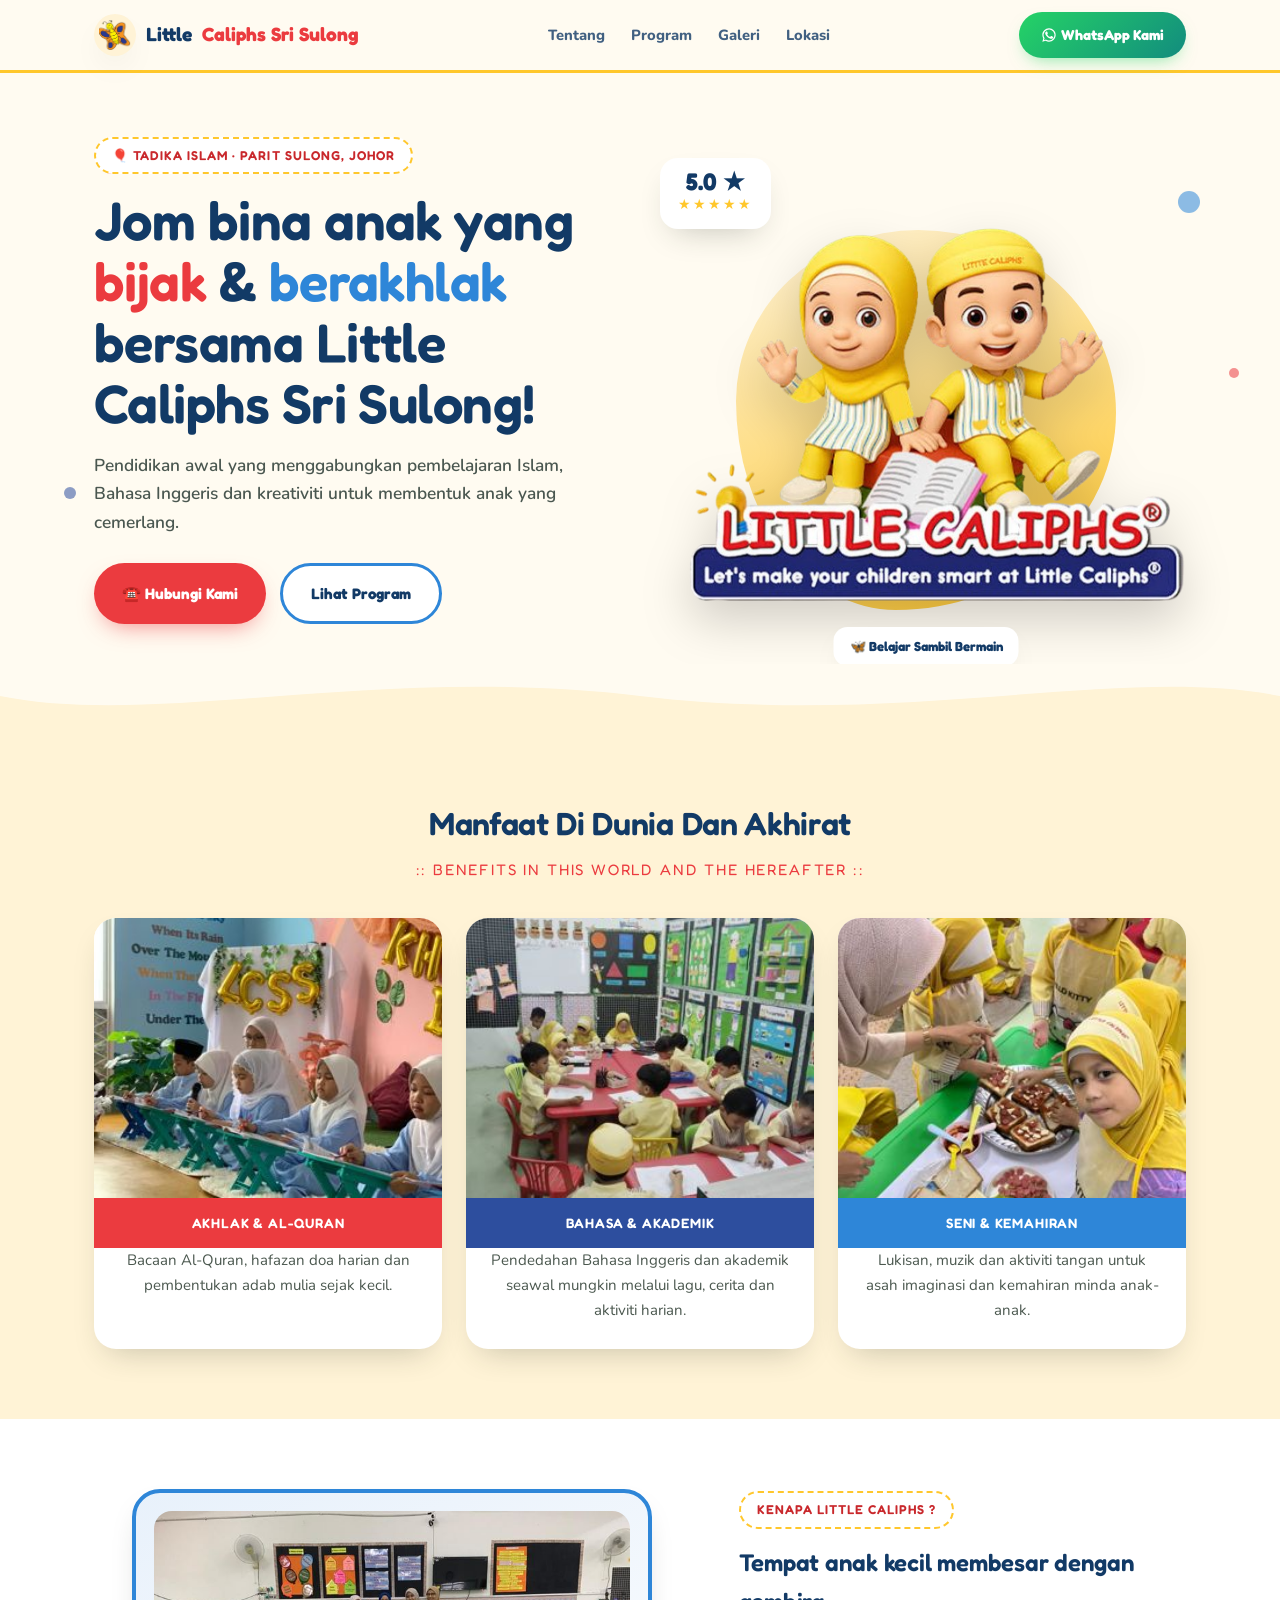
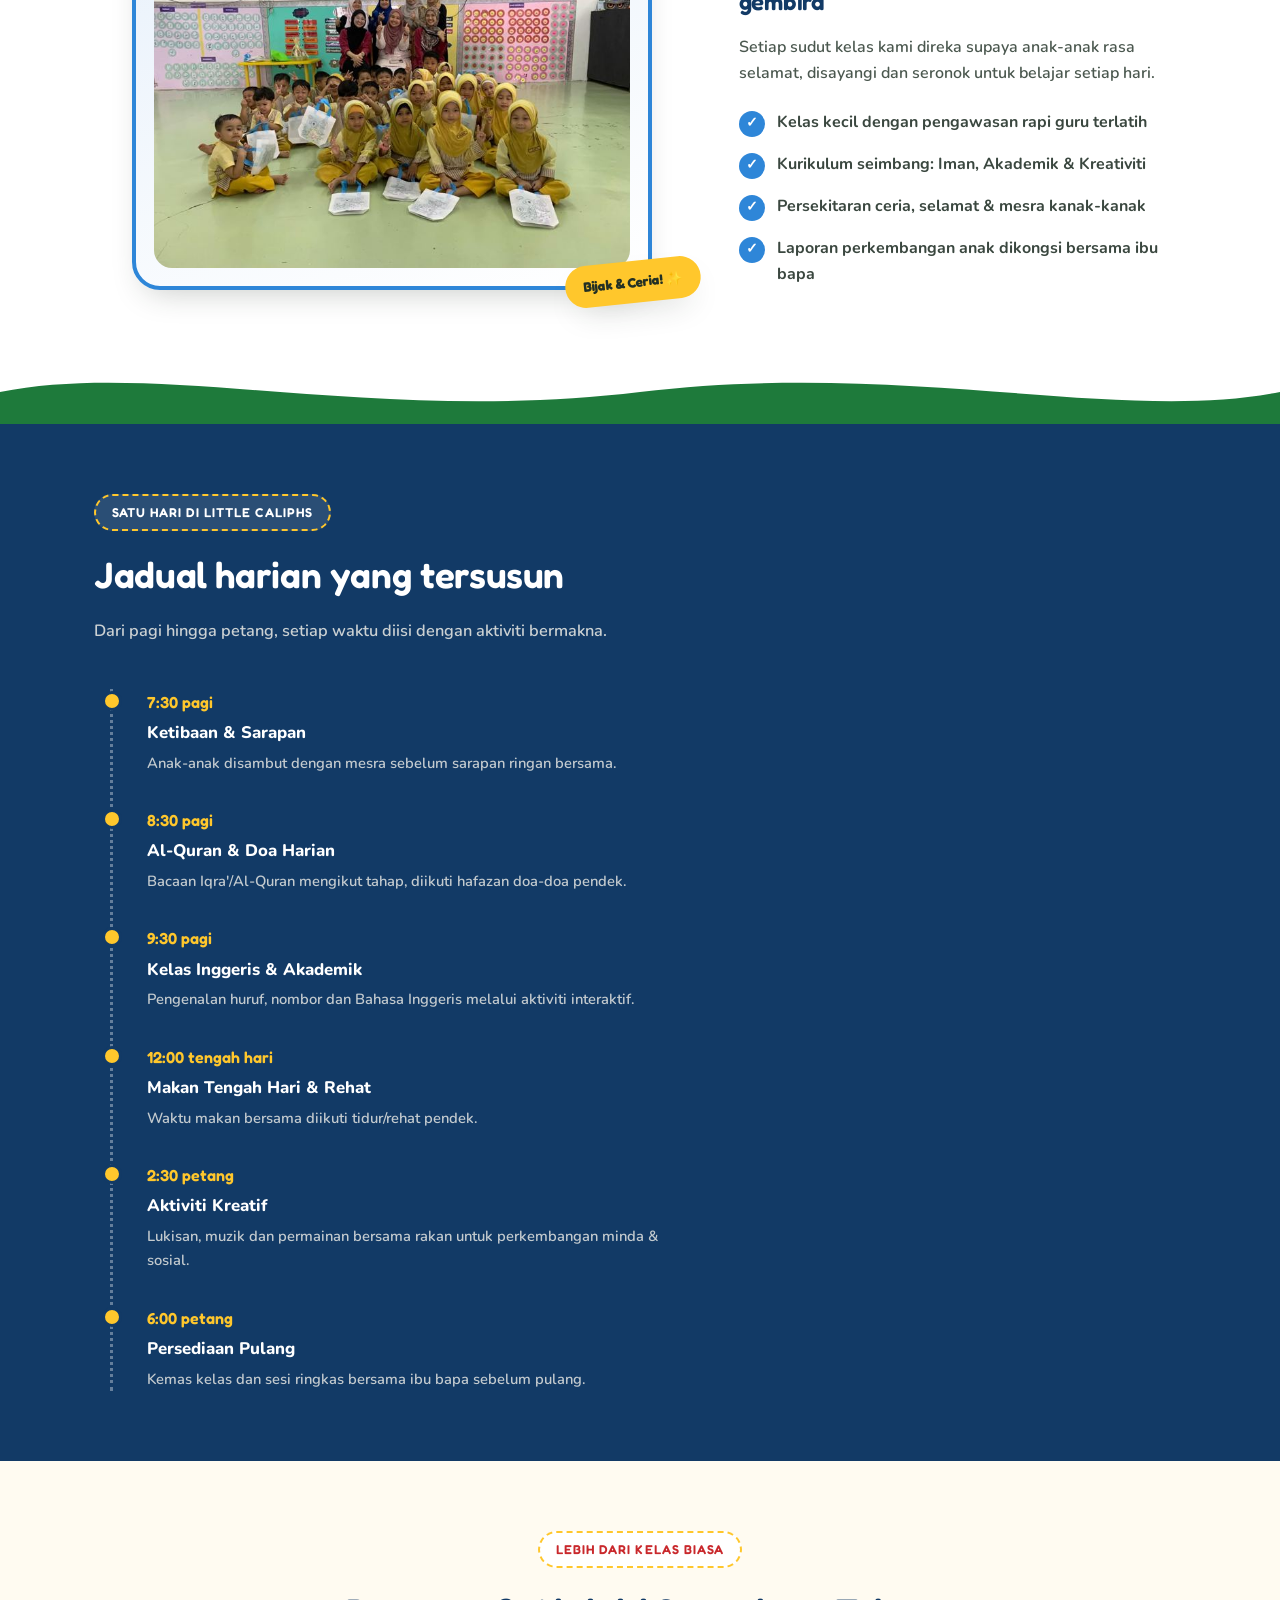
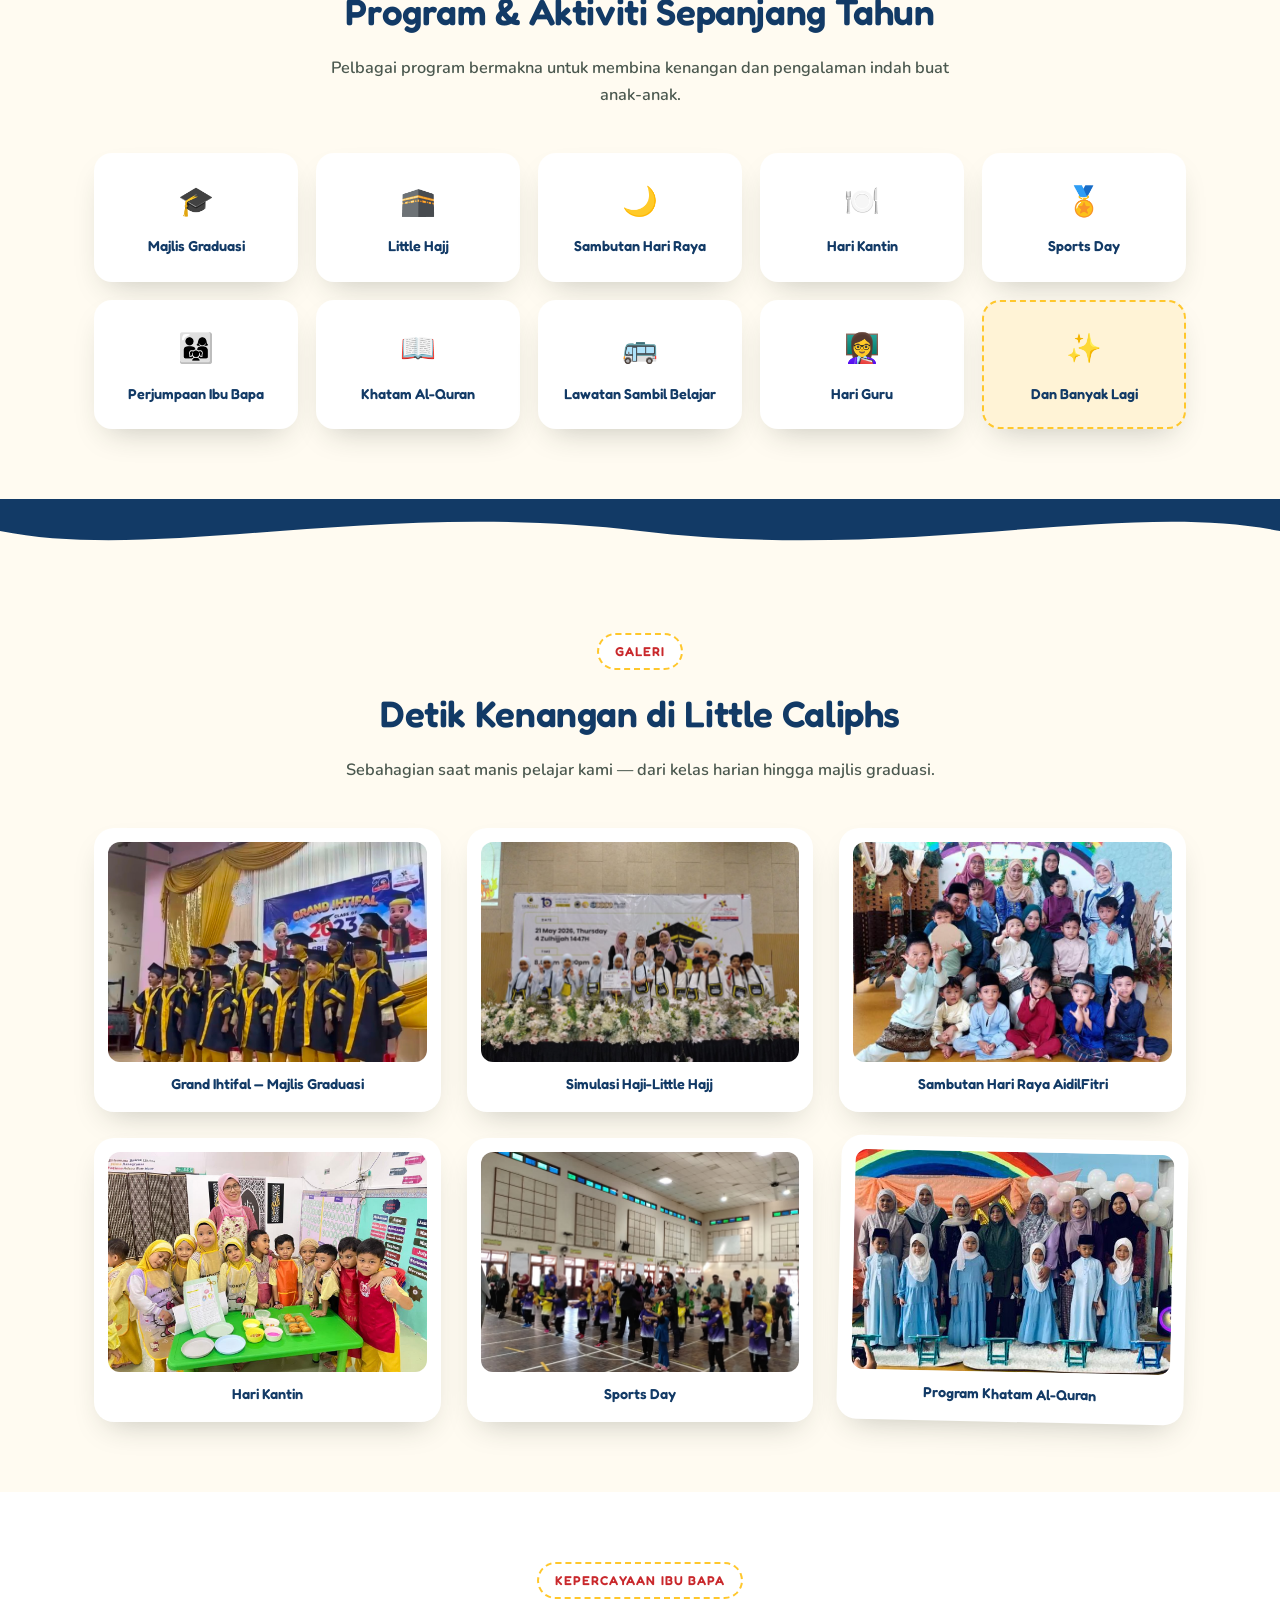
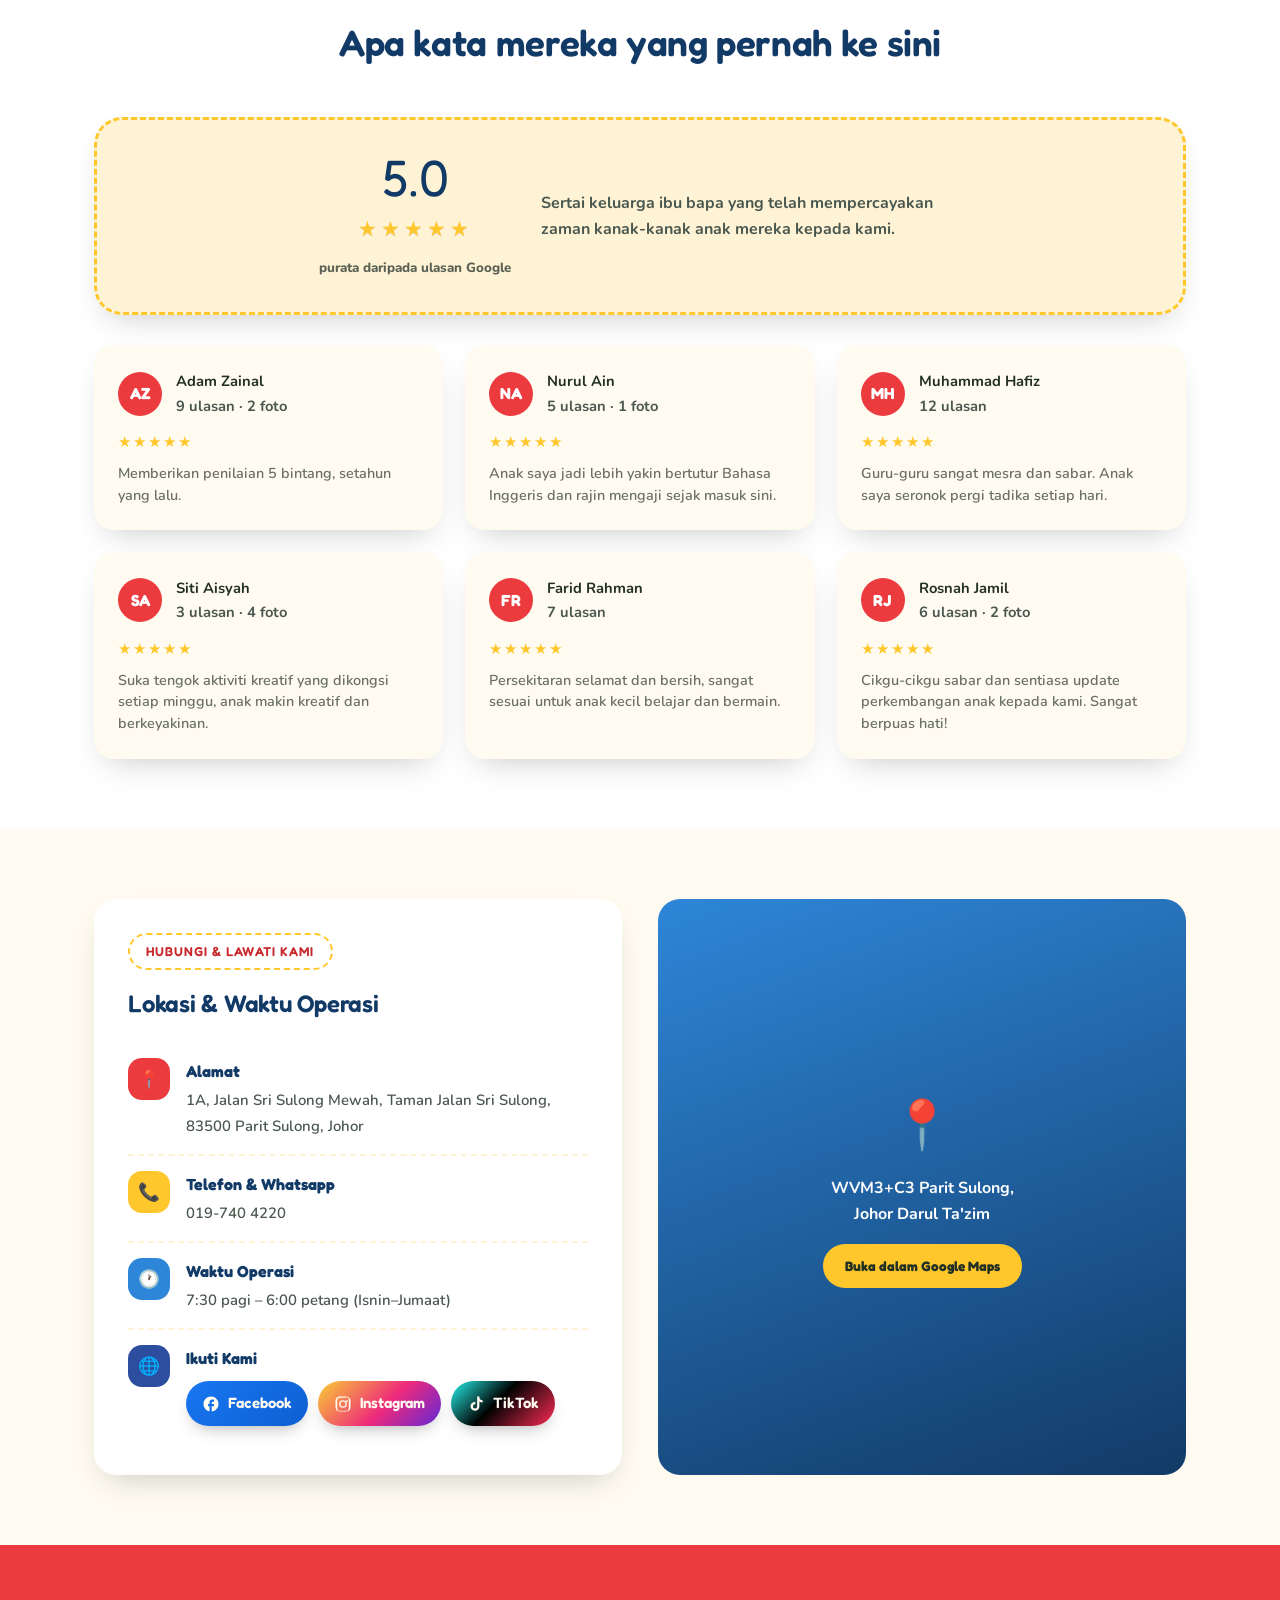
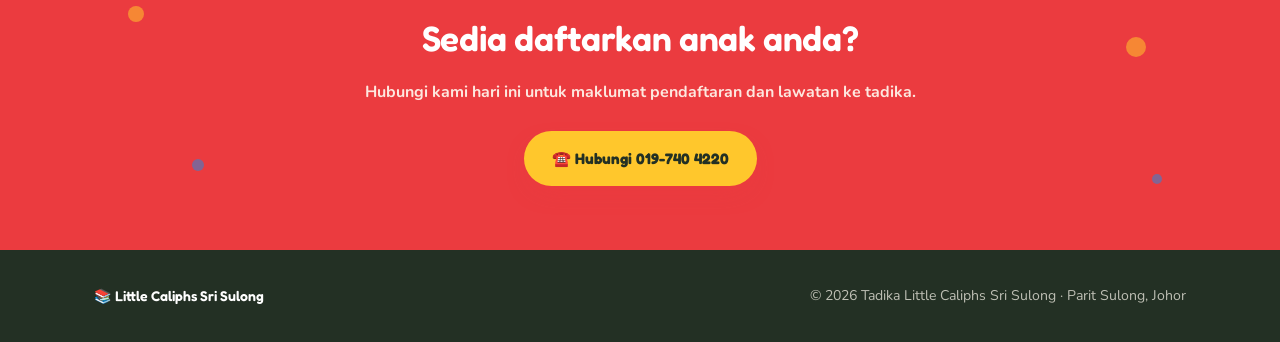
==== commit e2c515fc: "Add files via upload" ====
--- a/index.html
+++ b/index.html
@@ -4,11 +4,11 @@
 <meta charset="UTF-8">
 <meta name="viewport" content="width=device-width, initial-scale=1.0">
 <title>Little Caliphs Sri Sulong — Tadika Iman Khalif</title>
-<link rel="icon" type="image/png" sizes="16x16" href="assets/favicon-16.png">
-<link rel="icon" type="image/png" sizes="32x32" href="assets/favicon-32.png">
-<link rel="icon" type="image/png" sizes="48x48" href="assets/favicon-48.png">
-<link rel="shortcut icon" href="assets/favicon-48.png">
-<link rel="apple-touch-icon" sizes="180x180" href="assets/favicon-180.png"><link rel="preconnect" href="https://fonts.googleapis.com">
+<link rel="icon" type="image/png" sizes="16x16" href="favicon-16.png">
+<link rel="icon" type="image/png" sizes="32x32" href="favicon-32.png">
+<link rel="icon" type="image/png" sizes="48x48" href="favicon-48.png">
+<link rel="shortcut icon" href="favicon-48.png">
+<link rel="apple-touch-icon" sizes="180x180" href="favicon-180.png"><link rel="preconnect" href="https://fonts.googleapis.com">
 <link rel="preconnect" href="https://fonts.gstatic.com" crossorigin>
 <link href="https://fonts.googleapis.com/css2?family=Fredoka:wght@400;500;600;700&family=Nunito:wght@400;600;700;800;900&display=swap" rel="stylesheet">
 <link rel="stylesheet" href="style.css">
@@ -112,7 +112,7 @@
 <header>
   <div class="nav">
     <div class="brand">
-      <span class="brand-badge"><img src="assets/butterfly-logo.png" alt="Logo Little Caliphs"></span>
+      <span class="brand-badge"><img src="butterfly-logo.png" alt="Logo Little Caliphs"></span>
       Little<b> Caliphs Sri Sulong</b>
     </div>
     <nav class="nav-links" id="navLinks">
@@ -147,7 +147,7 @@
     </div>
     <div class="hero-visual" data-reveal>
       <div class="hero-blob"></div>
-      <img class="mascot" src="assets/mascot-boy.png" alt="Watak Little Caliphs, budak lelaki dan perempuan">
+      <img class="mascot" src="mascot-boy.png" alt="Watak Little Caliphs, budak lelaki dan perempuan">
       <div class="rating-chip"><div class="n">5.0 ★</div><div class="s">★★★★★</div></div>
       <div class="float-chip c2">🦋 Belajar Sambil Bermain</div>
     </div>
@@ -166,17 +166,17 @@
     </div>
     <div class="pillar-grid">
       <div class="pillar-card p1" data-reveal>
-        <div class="pillar-top"><div class="icon"><img src="assets/pillar-islam.jpg" alt="Kelas Al-Quran Little Caliphs"></div></div>
+        <div class="pillar-top"><div class="icon"><img src="pillar-islam.jpg" alt="Kelas Al-Quran Little Caliphs"></div></div>
         <div class="pillar-band">Akhlak & Al-Quran</div>
         <p>Bacaan Al-Quran, hafazan doa harian dan pembentukan adab mulia sejak kecil.</p>
       </div>
       <div class="pillar-card p2" data-reveal>
-        <div class="pillar-top"><div class="icon"><img src="assets/pillar-english.jpg" alt="Kelas akademik dan Bahasa Inggeris"></div></div>
+        <div class="pillar-top"><div class="icon"><img src="pillar-english.jpg" alt="Kelas akademik dan Bahasa Inggeris"></div></div>
         <div class="pillar-band">Bahasa & Akademik</div>
         <p>Pendedahan Bahasa Inggeris dan akademik seawal mungkin melalui lagu, cerita dan aktiviti harian.</p>
       </div>
       <div class="pillar-card p3" data-reveal>
-        <div class="pillar-top"><div class="icon"><img src="assets/pillar-creative.jpg" alt="Aktiviti kreatif pelajar Little Caliphs"></div></div>
+        <div class="pillar-top"><div class="icon"><img src="pillar-creative.jpg" alt="Aktiviti kreatif pelajar Little Caliphs"></div></div>
          <div class="pillar-band">Seni & Kemahiran</div>
         <p>Lukisan, muzik dan aktiviti tangan untuk asah imaginasi dan kemahiran minda anak-anak.</p>
       </div>
@@ -187,7 +187,7 @@
 <section class="about" id="tentang">
   <div class="wrap about-grid">
     <div class="about-visual" data-reveal>
-      <div class="frame"><img src="assets/mascot-pair.jpg" alt="Pelajar Little Caliphs beraktiviti bersama guru"></div>
+      <div class="frame"><img src="mascot-pair.jpg" alt="Pelajar Little Caliphs beraktiviti bersama guru"></div>
       <div class="sticker">Bijak & Ceria! ✨</div>
     </div>
     <div class="about-copy" data-reveal>
@@ -291,27 +291,27 @@
     </div>
     <div class="gal-grid">
       <div class="gal-item" data-reveal>
-        <img src="assets/gallery-1.jpg" alt="Majlis Grand Ihtifal graduasi pelajar Little Caliphs">
+        <img src="gallery-1.jpg" alt="Majlis Grand Ihtifal graduasi pelajar Little Caliphs">
         <div class="cap">Grand Ihtifal — Majlis Graduasi</div>
       </div>
       <div class="gal-item" data-reveal>
-        <img src="assets/gallery-2.jpg" alt="Pelajar Little Caliphs">
+        <img src="gallery-2.jpg" alt="Pelajar Little Caliphs">
         <div class="cap">Simulasi Haji-Little Hajj</div>
       </div>
       <div class="gal-item" data-reveal>
-        <img src="assets/gallery-3.jpg" alt="Pelajar Little Caliphs beraya bersama rakan">
+        <img src="gallery-3.jpg" alt="Pelajar Little Caliphs beraya bersama rakan">
         <div class="cap">Sambutan Hari Raya AidilFitri</div>
       </div>
       <div class="gal-item" data-reveal>
-        <img src="assets/gallery-4.jpg" alt="Pelajar Little Caliphs">
+        <img src="gallery-4.jpg" alt="Pelajar Little Caliphs">
         <div class="cap">Hari Kantin</div>
       </div>
       <div class="gal-item" data-reveal>
-        <img src="assets/gallery-5.jpg" alt="Pelajar Little Caliphs">
+        <img src="gallery-5.jpg" alt="Pelajar Little Caliphs">
         <div class="cap">Sports Day</div>
       </div>
       <div class="gal-item" data-reveal>
-        <img src="assets/gallery-6.jpg" alt="Pelajar Little Caliphs sambutan Hari Raya">
+        <img src="gallery-6.jpg" alt="Pelajar Little Caliphs sambutan Hari Raya">
         <div class="cap">Program Khatam Al-Quran</div>
       </div>
     </div>
